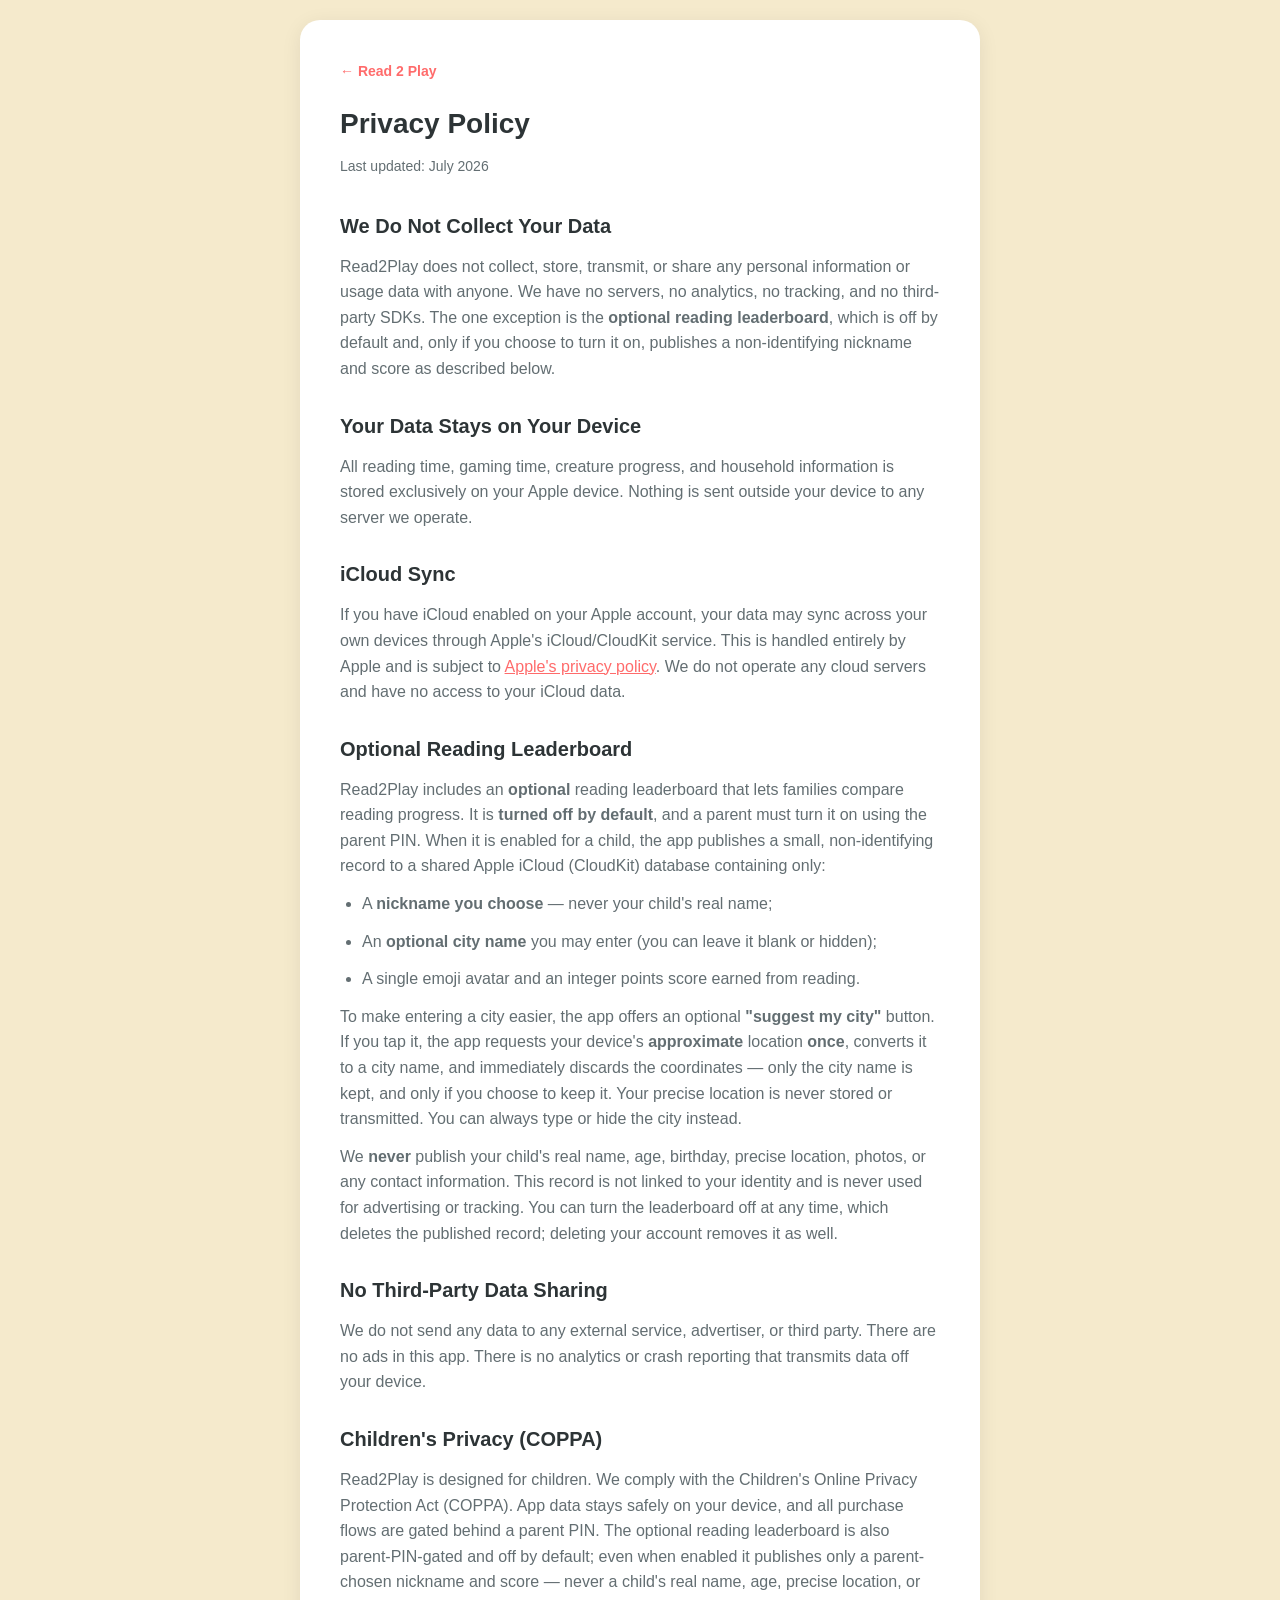
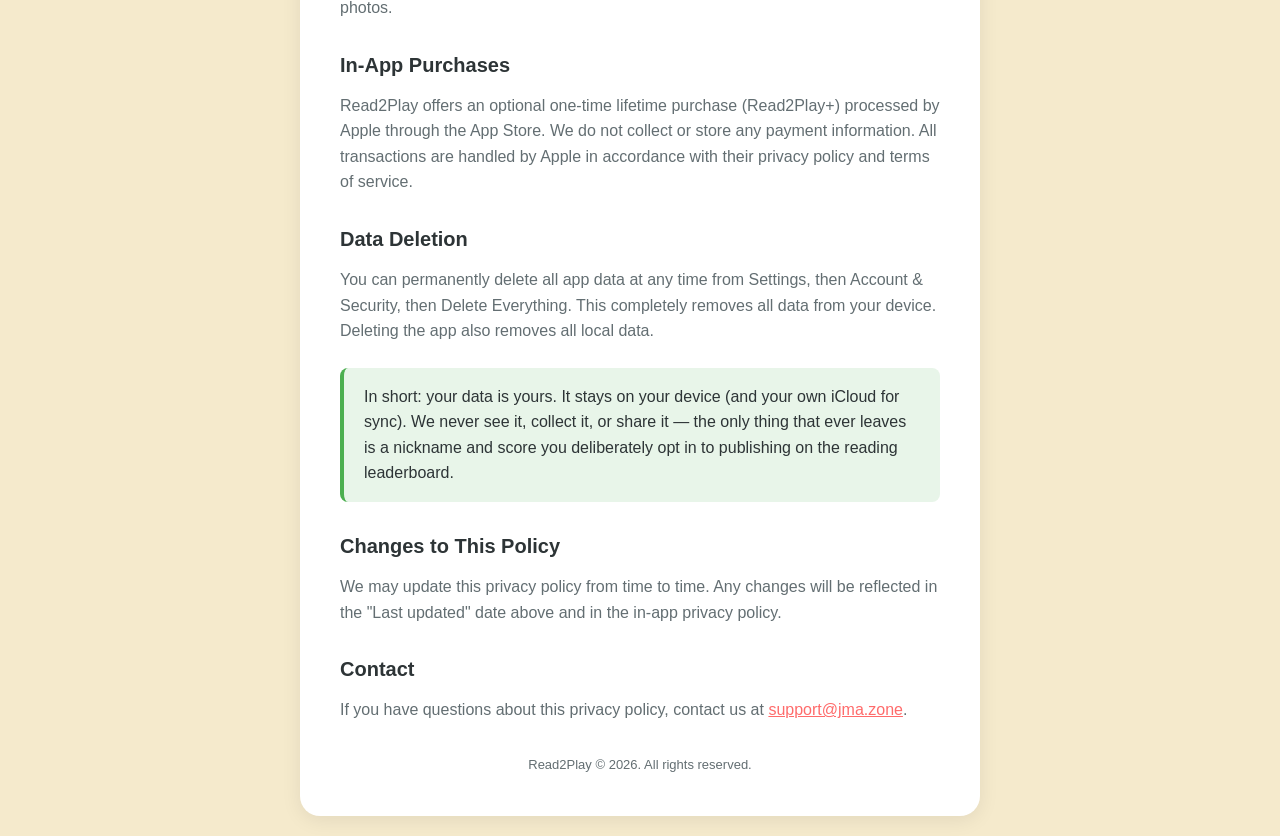
==== privacy.html @ 698ada0f "Read 2 Play site: landing, privacy policy, support" ====
<!DOCTYPE html>
<html lang="en">
<head>
    <meta charset="UTF-8">
    <meta name="viewport" content="width=device-width, initial-scale=1.0">
    <title>Read 2 Play — Privacy Policy</title>
    <style>
        * { margin: 0; padding: 0; box-sizing: border-box; }
        body {
            font-family: -apple-system, BlinkMacSystemFont, 'Segoe UI', Roboto, sans-serif;
            line-height: 1.6; color: #2D3436; background: #F5EACC; padding: 20px;
        }
        .container {
            max-width: 680px; margin: 0 auto; background: white;
            border-radius: 20px; padding: 40px; box-shadow: 0 4px 20px rgba(0,0,0,0.08);
        }
        .nav { margin-bottom: 20px; font-size: 14px; }
        .nav a { color: #FF6B6B; text-decoration: none; font-weight: 600; }
        h1 { font-size: 28px; margin-bottom: 8px; }
        .updated { font-size: 14px; color: #636E72; margin-bottom: 32px; }
        h2 { font-size: 20px; margin-top: 28px; margin-bottom: 12px; }
        p, li { margin-bottom: 12px; color: #636E72; }
        ul { padding-left: 22px; }
        .highlight {
            background: #e8f5e9; border-left: 4px solid #4CAF50;
            padding: 16px 20px; border-radius: 8px; margin: 24px 0;
        }
        .highlight p { color: #2D3436; margin-bottom: 0; font-weight: 500; }
        a { color: #FF6B6B; }
        footer { text-align: center; margin-top: 32px; font-size: 13px; color: #636E72; }
    </style>
</head>
<body>
    <div class="container">
        <div class="nav"><a href="index.html">&larr; Read 2 Play</a></div>
        <h1>Privacy Policy</h1>
        <p class="updated">Last updated: July 2026</p>

        <h2>We Do Not Collect Your Data</h2>
        <p>Read2Play does not collect, store, transmit, or share any personal information or usage data with anyone. We have no servers, no analytics, no tracking, and no third-party SDKs. The one exception is the <strong>optional reading leaderboard</strong>, which is off by default and, only if you choose to turn it on, publishes a non-identifying nickname and score as described below.</p>

        <h2>Your Data Stays on Your Device</h2>
        <p>All reading time, gaming time, creature progress, and household information is stored exclusively on your Apple device. Nothing is sent outside your device to any server we operate.</p>

        <h2>iCloud Sync</h2>
        <p>If you have iCloud enabled on your Apple account, your data may sync across your own devices through Apple's iCloud/CloudKit service. This is handled entirely by Apple and is subject to <a href="https://www.apple.com/legal/privacy/">Apple's privacy policy</a>. We do not operate any cloud servers and have no access to your iCloud data.</p>

        <h2>Optional Reading Leaderboard</h2>
        <p>Read2Play includes an <strong>optional</strong> reading leaderboard that lets families compare reading progress. It is <strong>turned off by default</strong>, and a parent must turn it on using the parent PIN. When it is enabled for a child, the app publishes a small, non-identifying record to a shared Apple iCloud (CloudKit) database containing only:</p>
        <ul>
            <li>A <strong>nickname you choose</strong> — never your child's real name;</li>
            <li>An <strong>optional city name</strong> you may enter (you can leave it blank or hidden);</li>
            <li>A single emoji avatar and an integer points score earned from reading.</li>
        </ul>
        <p>To make entering a city easier, the app offers an optional <strong>"suggest my city"</strong> button. If you tap it, the app requests your device's <strong>approximate</strong> location <strong>once</strong>, converts it to a city name, and immediately discards the coordinates — only the city name is kept, and only if you choose to keep it. Your precise location is never stored or transmitted. You can always type or hide the city instead.</p>
        <p>We <strong>never</strong> publish your child's real name, age, birthday, precise location, photos, or any contact information. This record is not linked to your identity and is never used for advertising or tracking. You can turn the leaderboard off at any time, which deletes the published record; deleting your account removes it as well.</p>

        <h2>No Third-Party Data Sharing</h2>
        <p>We do not send any data to any external service, advertiser, or third party. There are no ads in this app. There is no analytics or crash reporting that transmits data off your device.</p>

        <h2>Children's Privacy (COPPA)</h2>
        <p>Read2Play is designed for children. We comply with the Children's Online Privacy Protection Act (COPPA). App data stays safely on your device, and all purchase flows are gated behind a parent PIN. The optional reading leaderboard is also parent-PIN-gated and off by default; even when enabled it publishes only a parent-chosen nickname and score — never a child's real name, age, precise location, or photos.</p>

        <h2>In-App Purchases</h2>
        <p>Read2Play offers an optional one-time lifetime purchase (Read2Play+) processed by Apple through the App Store. We do not collect or store any payment information. All transactions are handled by Apple in accordance with their privacy policy and terms of service.</p>

        <h2>Data Deletion</h2>
        <p>You can permanently delete all app data at any time from Settings, then Account &amp; Security, then Delete Everything. This completely removes all data from your device. Deleting the app also removes all local data.</p>

        <div class="highlight">
            <p>In short: your data is yours. It stays on your device (and your own iCloud for sync). We never see it, collect it, or share it — the only thing that ever leaves is a nickname and score you deliberately opt in to publishing on the reading leaderboard.</p>
        </div>

        <h2>Changes to This Policy</h2>
        <p>We may update this privacy policy from time to time. Any changes will be reflected in the "Last updated" date above and in the in-app privacy policy.</p>

        <h2>Contact</h2>
        <p>If you have questions about this privacy policy, contact us at <a href="mailto:support@jma.zone">support@jma.zone</a>.</p>

        <footer>Read2Play &copy; 2026. All rights reserved.</footer>
    </div>
</body>
</html>
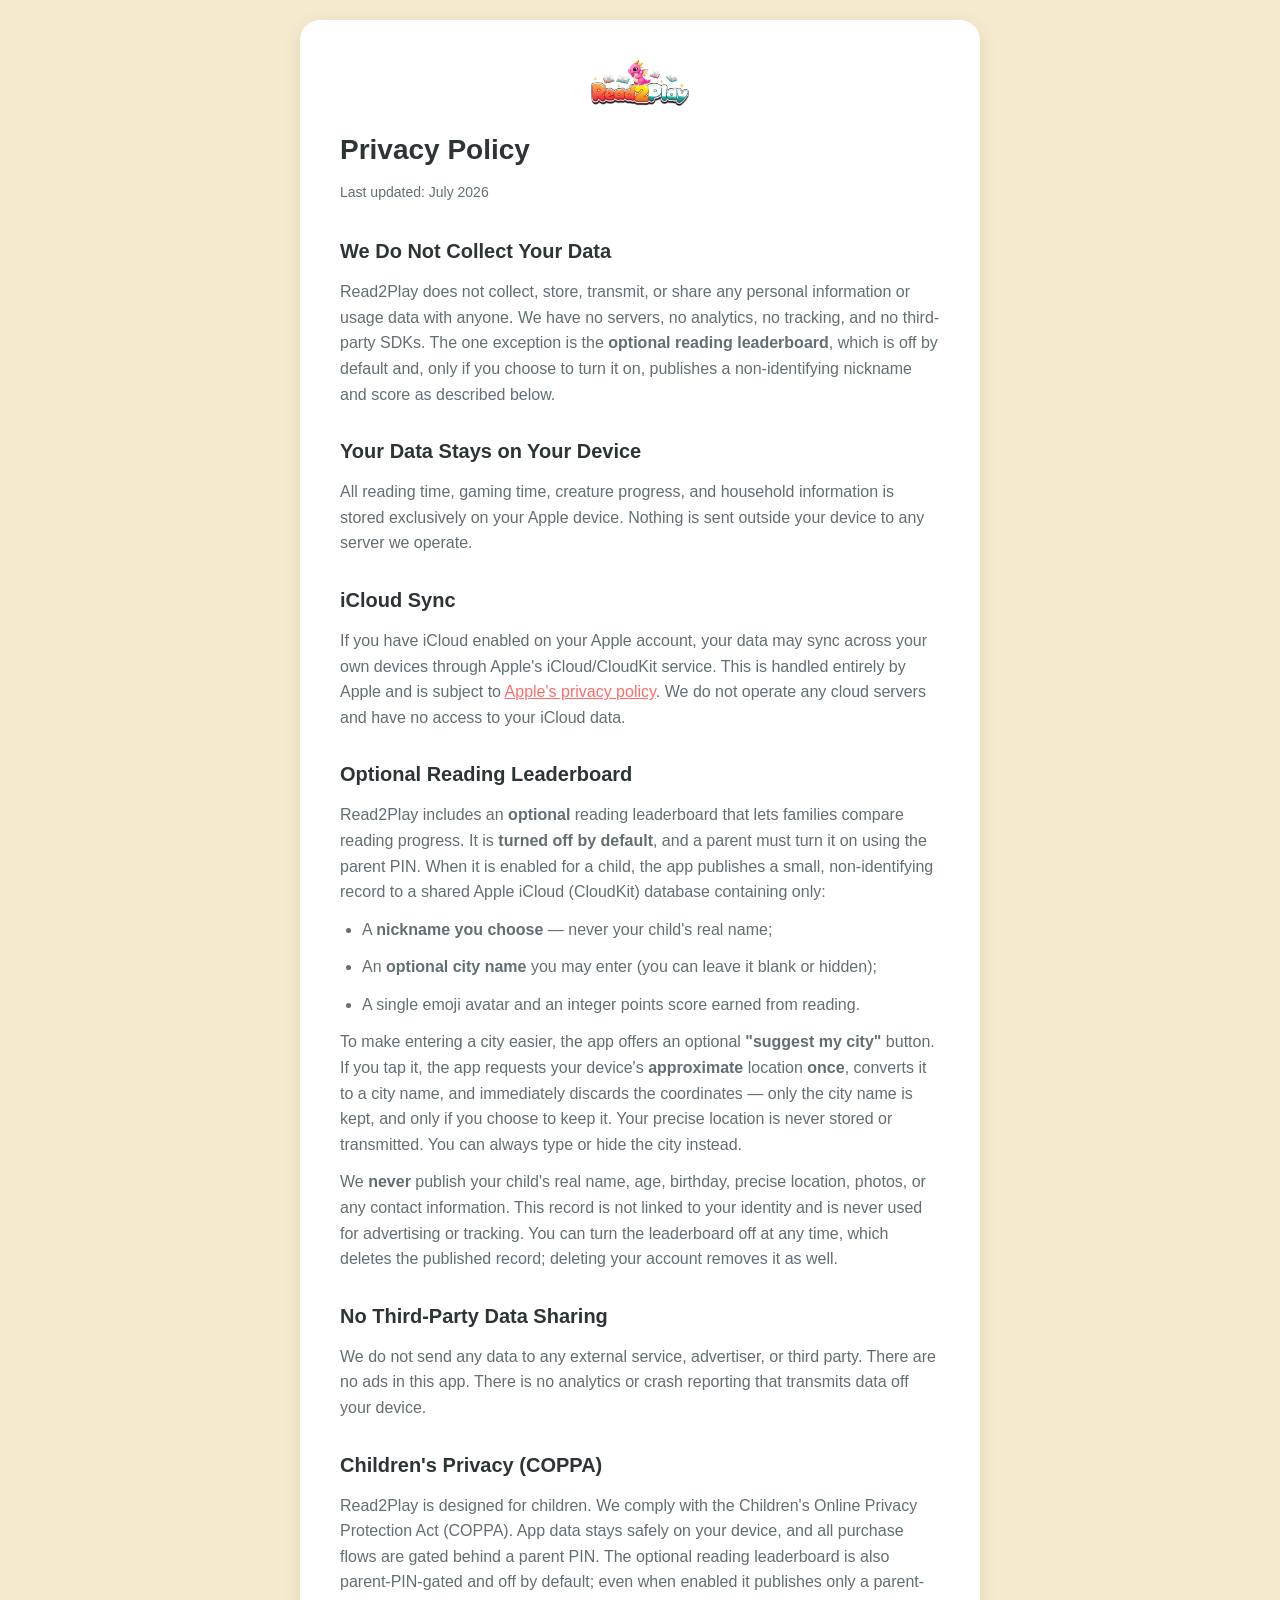
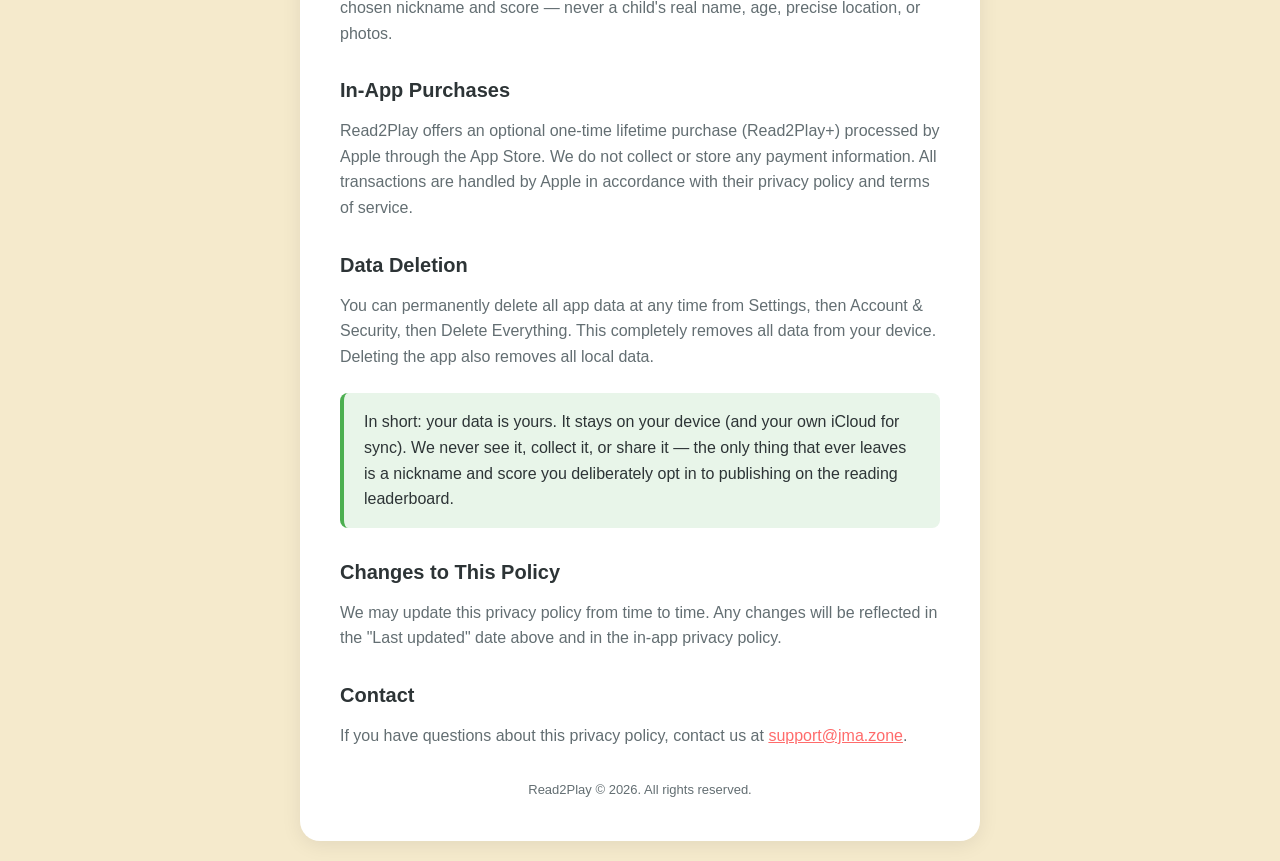
==== commit ba45b299: "Add app logo, icon, favicons; polish landing + page headers" ====
--- a/privacy.html
+++ b/privacy.html
@@ -4,6 +4,8 @@
     <meta charset="UTF-8">
     <meta name="viewport" content="width=device-width, initial-scale=1.0">
     <title>Read 2 Play — Privacy Policy</title>
+    <link rel="icon" type="image/png" href="favicon.png">
+    <link rel="apple-touch-icon" href="apple-touch-icon.png">
     <style>
         * { margin: 0; padding: 0; box-sizing: border-box; }
         body {
@@ -32,7 +34,7 @@
 </head>
 <body>
     <div class="container">
-        <div class="nav"><a href="index.html">&larr; Read 2 Play</a></div>
+        <a href="index.html"><img src="logo.png" alt="Read 2 Play" style="height:46px;display:block;margin:0 auto 22px;"></a>
         <h1>Privacy Policy</h1>
         <p class="updated">Last updated: July 2026</p>
 
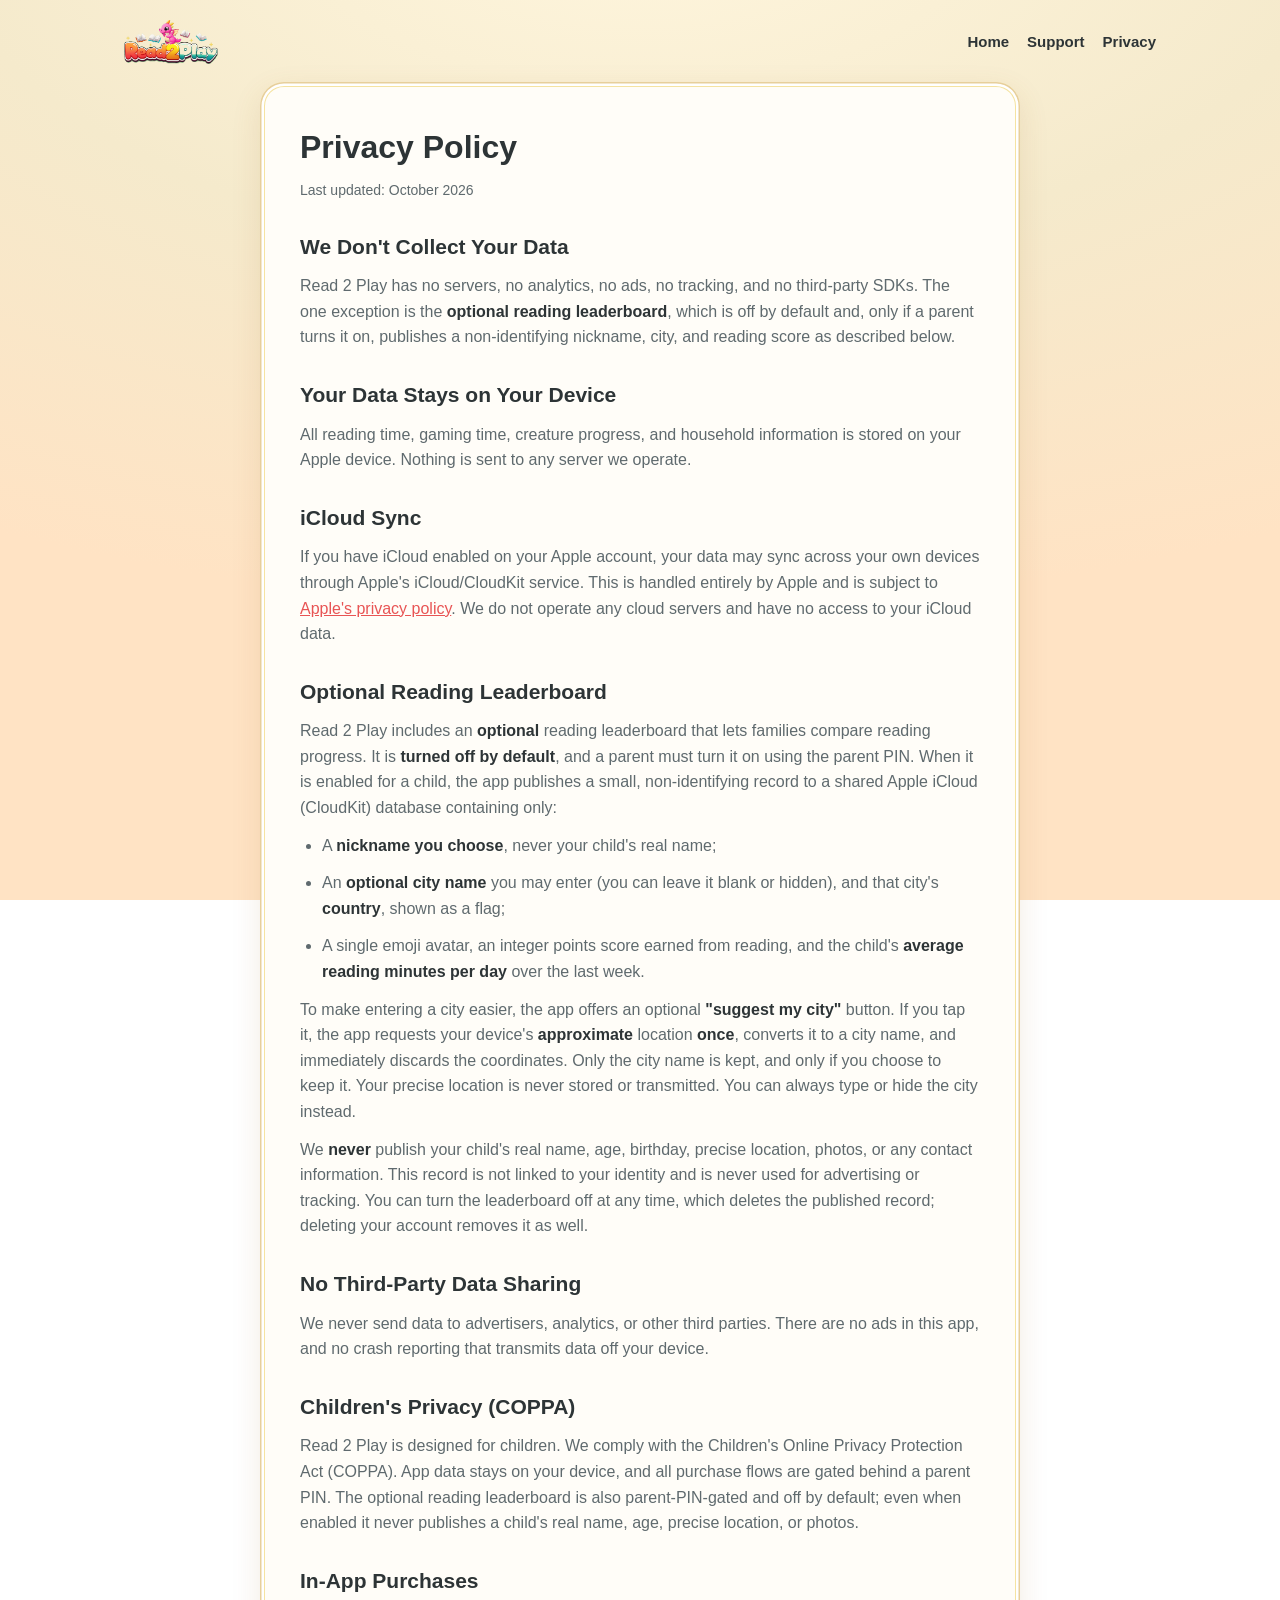
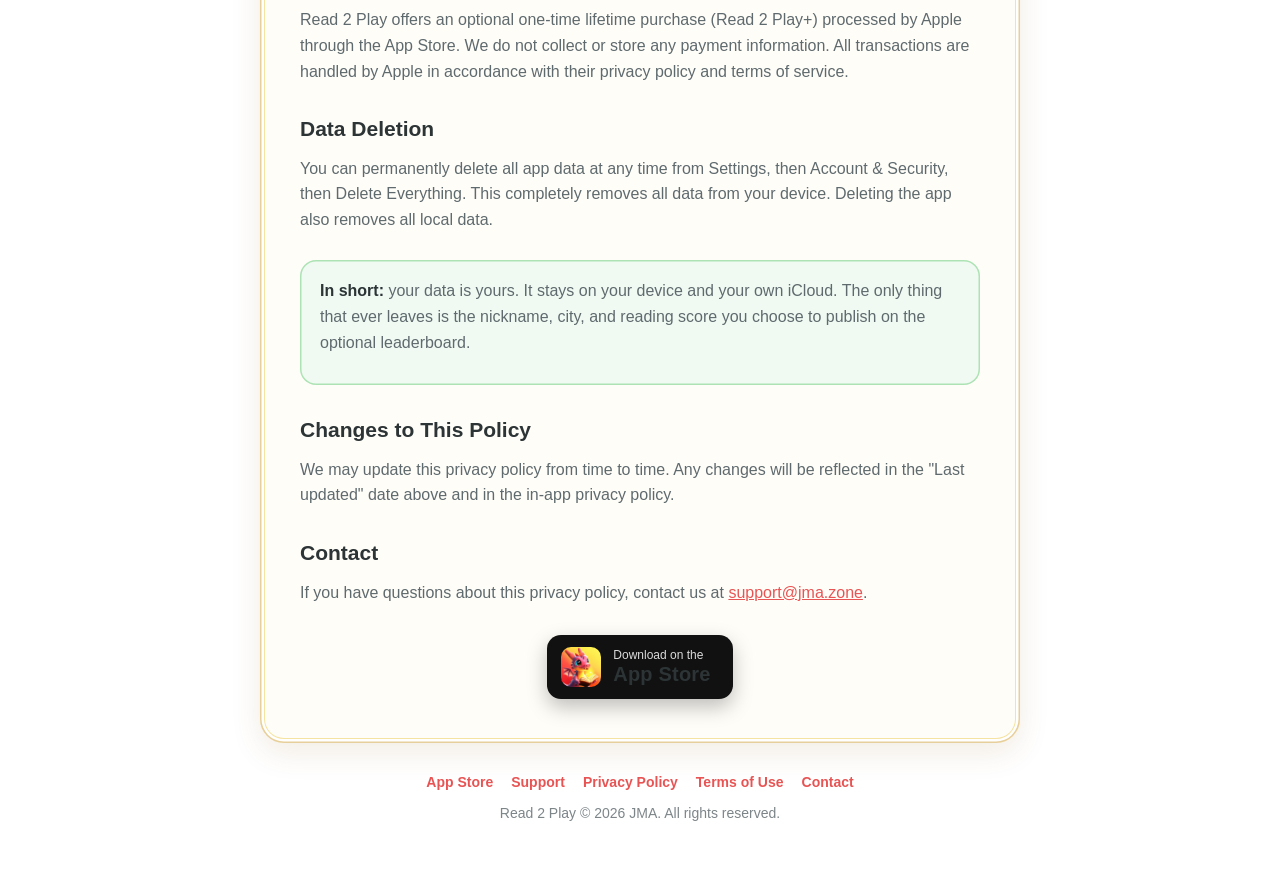
==== commit cb42fc6a: "Refresh site for 1.6: bigger logo, screenshots, App Store links, accurate privacy - New shared style" ====
--- a/privacy.html
+++ b/privacy.html
@@ -3,83 +3,82 @@
 <head>
     <meta charset="UTF-8">
     <meta name="viewport" content="width=device-width, initial-scale=1.0">
-    <title>Read 2 Play — Privacy Policy</title>
+    <title>Privacy Policy | Read 2 Play</title>
+    <meta name="description" content="Read 2 Play privacy policy: no accounts, ads or tracking; an optional, parent-controlled reading leaderboard.">
     <link rel="icon" type="image/png" href="favicon.png">
     <link rel="apple-touch-icon" href="apple-touch-icon.png">
-    <style>
-        * { margin: 0; padding: 0; box-sizing: border-box; }
-        body {
-            font-family: -apple-system, BlinkMacSystemFont, 'Segoe UI', Roboto, sans-serif;
-            line-height: 1.6; color: #2D3436; background: #F5EACC; padding: 20px;
-        }
-        .container {
-            max-width: 680px; margin: 0 auto; background: white;
-            border-radius: 20px; padding: 40px; box-shadow: 0 4px 20px rgba(0,0,0,0.08);
-        }
-        .nav { margin-bottom: 20px; font-size: 14px; }
-        .nav a { color: #FF6B6B; text-decoration: none; font-weight: 600; }
-        h1 { font-size: 28px; margin-bottom: 8px; }
-        .updated { font-size: 14px; color: #636E72; margin-bottom: 32px; }
-        h2 { font-size: 20px; margin-top: 28px; margin-bottom: 12px; }
-        p, li { margin-bottom: 12px; color: #636E72; }
-        ul { padding-left: 22px; }
-        .highlight {
-            background: #e8f5e9; border-left: 4px solid #4CAF50;
-            padding: 16px 20px; border-radius: 8px; margin: 24px 0;
-        }
-        .highlight p { color: #2D3436; margin-bottom: 0; font-weight: 500; }
-        a { color: #FF6B6B; }
-        footer { text-align: center; margin-top: 32px; font-size: 13px; color: #636E72; }
-    </style>
+    <meta name="apple-itunes-app" content="app-id=6759507366">
+    <link rel="stylesheet" href="style.css">
 </head>
 <body>
-    <div class="container">
-        <a href="index.html"><img src="logo.png" alt="Read 2 Play" style="height:46px;display:block;margin:0 auto 22px;"></a>
-        <h1>Privacy Policy</h1>
-        <p class="updated">Last updated: July 2026</p>
+    <header class="topbar">
+        <a class="brand" href="index.html"><img src="logo.png" alt="Read 2 Play"></a>
+        <nav>
+            <a href="index.html">Home</a>
+            <a href="support.html">Support</a>
+            <a href="privacy.html">Privacy</a>
+        </nav>
+    </header>
+    <main class="narrow">
+        <article class="doc panel">
+            <h1>Privacy Policy</h1>
+            <p class="updated">Last updated: October 2026</p>
 
-        <h2>We Do Not Collect Your Data</h2>
-        <p>Read2Play does not collect, store, transmit, or share any personal information or usage data with anyone. We have no servers, no analytics, no tracking, and no third-party SDKs. The one exception is the <strong>optional reading leaderboard</strong>, which is off by default and, only if you choose to turn it on, publishes a non-identifying nickname and score as described below.</p>
+            <h2>We Don't Collect Your Data</h2>
+            <p>Read 2 Play has no servers, no analytics, no ads, no tracking, and no third-party SDKs. The one exception is the <strong>optional reading leaderboard</strong>, which is off by default and, only if a parent turns it on, publishes a non-identifying nickname, city, and reading score as described below.</p>
 
-        <h2>Your Data Stays on Your Device</h2>
-        <p>All reading time, gaming time, creature progress, and household information is stored exclusively on your Apple device. Nothing is sent outside your device to any server we operate.</p>
+            <h2>Your Data Stays on Your Device</h2>
+            <p>All reading time, gaming time, creature progress, and household information is stored on your Apple device. Nothing is sent to any server we operate.</p>
 
-        <h2>iCloud Sync</h2>
-        <p>If you have iCloud enabled on your Apple account, your data may sync across your own devices through Apple's iCloud/CloudKit service. This is handled entirely by Apple and is subject to <a href="https://www.apple.com/legal/privacy/">Apple's privacy policy</a>. We do not operate any cloud servers and have no access to your iCloud data.</p>
+            <h2>iCloud Sync</h2>
+            <p>If you have iCloud enabled on your Apple account, your data may sync across your own devices through Apple's iCloud/CloudKit service. This is handled entirely by Apple and is subject to <a href="https://www.apple.com/legal/privacy/">Apple's privacy policy</a>. We do not operate any cloud servers and have no access to your iCloud data.</p>
 
-        <h2>Optional Reading Leaderboard</h2>
-        <p>Read2Play includes an <strong>optional</strong> reading leaderboard that lets families compare reading progress. It is <strong>turned off by default</strong>, and a parent must turn it on using the parent PIN. When it is enabled for a child, the app publishes a small, non-identifying record to a shared Apple iCloud (CloudKit) database containing only:</p>
-        <ul>
-            <li>A <strong>nickname you choose</strong> — never your child's real name;</li>
-            <li>An <strong>optional city name</strong> you may enter (you can leave it blank or hidden);</li>
-            <li>A single emoji avatar and an integer points score earned from reading.</li>
-        </ul>
-        <p>To make entering a city easier, the app offers an optional <strong>"suggest my city"</strong> button. If you tap it, the app requests your device's <strong>approximate</strong> location <strong>once</strong>, converts it to a city name, and immediately discards the coordinates — only the city name is kept, and only if you choose to keep it. Your precise location is never stored or transmitted. You can always type or hide the city instead.</p>
-        <p>We <strong>never</strong> publish your child's real name, age, birthday, precise location, photos, or any contact information. This record is not linked to your identity and is never used for advertising or tracking. You can turn the leaderboard off at any time, which deletes the published record; deleting your account removes it as well.</p>
+            <h2>Optional Reading Leaderboard</h2>
+            <p>Read 2 Play includes an <strong>optional</strong> reading leaderboard that lets families compare reading progress. It is <strong>turned off by default</strong>, and a parent must turn it on using the parent PIN. When it is enabled for a child, the app publishes a small, non-identifying record to a shared Apple iCloud (CloudKit) database containing only:</p>
+            <ul>
+                <li>A <strong>nickname you choose</strong>, never your child's real name;</li>
+                <li>An <strong>optional city name</strong> you may enter (you can leave it blank or hidden), and that city's <strong>country</strong>, shown as a flag;</li>
+                <li>A single emoji avatar, an integer points score earned from reading, and the child's <strong>average reading minutes per day</strong> over the last week.</li>
+            </ul>
+            <p>To make entering a city easier, the app offers an optional <strong>"suggest my city"</strong> button. If you tap it, the app requests your device's <strong>approximate</strong> location <strong>once</strong>, converts it to a city name, and immediately discards the coordinates. Only the city name is kept, and only if you choose to keep it. Your precise location is never stored or transmitted. You can always type or hide the city instead.</p>
+            <p>We <strong>never</strong> publish your child's real name, age, birthday, precise location, photos, or any contact information. This record is not linked to your identity and is never used for advertising or tracking. You can turn the leaderboard off at any time, which deletes the published record; deleting your account removes it as well.</p>
 
-        <h2>No Third-Party Data Sharing</h2>
-        <p>We do not send any data to any external service, advertiser, or third party. There are no ads in this app. There is no analytics or crash reporting that transmits data off your device.</p>
+            <h2>No Third-Party Data Sharing</h2>
+            <p>We never send data to advertisers, analytics, or other third parties. There are no ads in this app, and no crash reporting that transmits data off your device.</p>
 
-        <h2>Children's Privacy (COPPA)</h2>
-        <p>Read2Play is designed for children. We comply with the Children's Online Privacy Protection Act (COPPA). App data stays safely on your device, and all purchase flows are gated behind a parent PIN. The optional reading leaderboard is also parent-PIN-gated and off by default; even when enabled it publishes only a parent-chosen nickname and score — never a child's real name, age, precise location, or photos.</p>
+            <h2>Children's Privacy (COPPA)</h2>
+            <p>Read 2 Play is designed for children. We comply with the Children's Online Privacy Protection Act (COPPA). App data stays on your device, and all purchase flows are gated behind a parent PIN. The optional reading leaderboard is also parent-PIN-gated and off by default; even when enabled it never publishes a child's real name, age, precise location, or photos.</p>
 
-        <h2>In-App Purchases</h2>
-        <p>Read2Play offers an optional one-time lifetime purchase (Read2Play+) processed by Apple through the App Store. We do not collect or store any payment information. All transactions are handled by Apple in accordance with their privacy policy and terms of service.</p>
+            <h2>In-App Purchases</h2>
+            <p>Read 2 Play offers an optional one-time lifetime purchase (Read 2 Play+) processed by Apple through the App Store. We do not collect or store any payment information. All transactions are handled by Apple in accordance with their privacy policy and terms of service.</p>
 
-        <h2>Data Deletion</h2>
-        <p>You can permanently delete all app data at any time from Settings, then Account &amp; Security, then Delete Everything. This completely removes all data from your device. Deleting the app also removes all local data.</p>
+            <h2>Data Deletion</h2>
+            <p>You can permanently delete all app data at any time from Settings, then Account &amp; Security, then Delete Everything. This completely removes all data from your device. Deleting the app also removes all local data.</p>
 
-        <div class="highlight">
-            <p>In short: your data is yours. It stays on your device (and your own iCloud for sync). We never see it, collect it, or share it — the only thing that ever leaves is a nickname and score you deliberately opt in to publishing on the reading leaderboard.</p>
-        </div>
+            <div class="summary"><p><strong>In short:</strong> your data is yours. It stays on your device and your own iCloud. The only thing that ever leaves is the nickname, city, and reading score you choose to publish on the optional leaderboard.</p></div>
 
-        <h2>Changes to This Policy</h2>
-        <p>We may update this privacy policy from time to time. Any changes will be reflected in the "Last updated" date above and in the in-app privacy policy.</p>
+            <h2>Changes to This Policy</h2>
+            <p>We may update this privacy policy from time to time. Any changes will be reflected in the "Last updated" date above and in the in-app privacy policy.</p>
 
-        <h2>Contact</h2>
-        <p>If you have questions about this privacy policy, contact us at <a href="mailto:support@jma.zone">support@jma.zone</a>.</p>
-
-        <footer>Read2Play &copy; 2026. All rights reserved.</footer>
-    </div>
+            <h2>Contact</h2>
+            <p>If you have questions about this privacy policy, contact us at <a href="mailto:support@jma.zone">support@jma.zone</a>.</p>
+            <div class="cta-box">
+                <a class="store-btn" href="https://apps.apple.com/app/id6759507366">
+                    <img src="apple-touch-icon.png" alt="">
+                    <span><small>Download on the</small><strong>App Store</strong></span>
+                </a>
+            </div>
+        </article>
+        <footer>
+            <nav>
+                <a href="https://apps.apple.com/app/id6759507366">App Store</a>
+                <a href="support.html">Support</a>
+                <a href="privacy.html">Privacy Policy</a>
+                <a href="terms.html">Terms of Use</a>
+                <a href="mailto:support@jma.zone">Contact</a>
+            </nav>
+            Read 2 Play &copy; 2026 JMA. All rights reserved.
+        </footer>
+    </main>
 </body>
 </html>
--- a/style.css
+++ b/style.css
@@ -0,0 +1,153 @@
+/* Read 2 Play site: one stylesheet for every page (landing, support, privacy, terms). */
+:root {
+    --cream: #FFF6DE;
+    --parchment: #F5EACC;
+    --peach: #FFE3C4;
+    --coral: #FF6B6B;
+    --coral-deep: #E85454;
+    --teal: #2FB5AA;
+    --gold: #D4A84A;
+    --gold-light: #F3DE8C;
+    --ink: #2D3436;
+    --muted: #5F6A6E;
+    --card: #FFFDF8;
+    --radius: 24px;
+    --shadow: 0 10px 30px rgba(150, 100, 30, 0.12);
+}
+
+* { margin: 0; padding: 0; box-sizing: border-box; }
+html { scroll-behavior: smooth; }
+
+body {
+    font-family: ui-rounded, "SF Pro Rounded", -apple-system, BlinkMacSystemFont, "Segoe UI", Roboto, sans-serif;
+    line-height: 1.6;
+    color: var(--ink);
+    background: radial-gradient(1400px 700px at 50% -10%, var(--cream) 0%, var(--parchment) 50%, var(--peach) 100%) fixed;
+    min-height: 100vh;
+    padding: 20px 16px 48px;
+}
+
+a { color: var(--coral-deep); }
+img { max-width: 100%; }
+.wrap { max-width: 1040px; margin: 0 auto; }
+.narrow { max-width: 760px; margin: 0 auto; }
+
+/* Gilded panel: the same double gold rule the app uses for featured frames. */
+.panel {
+    background: var(--card);
+    border-radius: var(--radius);
+    box-shadow: var(--shadow), inset 0 0 0 1.5px rgba(212, 168, 74, 0.55), inset 0 0 0 4px #fff, inset 0 0 0 5px rgba(243, 222, 140, 0.8);
+}
+
+/* ---------- Top bar ---------- */
+.topbar {
+    display: flex; align-items: center; justify-content: space-between; gap: 12px;
+    max-width: 1040px; margin: 0 auto 18px; padding: 0 4px;
+}
+.topbar .brand img { height: 44px; display: block; }
+.topbar nav { display: flex; gap: 18px; flex-wrap: wrap; justify-content: flex-end; }
+.topbar nav a { color: var(--ink); text-decoration: none; font-weight: 600; font-size: 15px; }
+.topbar nav a:hover { color: var(--coral-deep); }
+
+/* ---------- App Store button ---------- */
+.store-btn {
+    display: inline-flex; align-items: center; gap: 12px;
+    background: #111; color: #fff; text-decoration: none;
+    padding: 12px 22px 12px 14px; border-radius: 14px;
+    box-shadow: 0 8px 20px rgba(0, 0, 0, 0.25);
+    transition: transform .15s ease, box-shadow .15s ease;
+}
+.store-btn:hover { transform: translateY(-2px); box-shadow: 0 12px 26px rgba(0, 0, 0, 0.3); }
+.store-btn img { width: 40px; height: 40px; border-radius: 10px; }
+.store-btn span { display: flex; flex-direction: column; line-height: 1.15; text-align: left; }
+.store-btn small { font-size: 12px; opacity: .85; }
+.store-btn strong { font-size: 20px; letter-spacing: .2px; }
+.fine { font-size: 14px; color: var(--muted); margin-top: 12px; }
+
+/* ---------- Hero ---------- */
+.hero {
+    display: grid; grid-template-columns: 1.1fr .9fr; gap: 28px; align-items: center;
+    padding: 44px 44px 40px; margin-bottom: 28px;
+}
+.hero .logo { width: min(460px, 100%); height: auto; display: block; filter: drop-shadow(0 8px 16px rgba(0,0,0,.14)); }
+.hero h1 { font-size: clamp(28px, 4vw, 42px); line-height: 1.15; margin: 22px 0 12px; }
+.hero p.lead { font-size: 19px; color: var(--muted); margin-bottom: 26px; }
+.hero .mascot { justify-self: center; position: relative; }
+.hero .mascot img {
+    width: min(300px, 70vw); border-radius: 22%;
+    box-shadow: 0 24px 50px rgba(200, 90, 40, .35), 0 0 0 6px #fff, 0 0 0 9px var(--gold-light);
+    transform: rotate(-4deg);
+}
+
+/* ---------- Screenshots ---------- */
+.section-title { text-align: center; font-size: clamp(24px, 3vw, 32px); margin: 8px 0 6px; }
+.section-sub { text-align: center; color: var(--muted); margin-bottom: 22px; }
+.shots {
+    display: grid; grid-template-columns: repeat(4, 1fr); gap: 18px; margin-bottom: 36px;
+}
+.shots img {
+    width: 100%; border-radius: 22px; display: block;
+    box-shadow: 0 14px 34px rgba(120, 70, 20, .22);
+}
+
+/* ---------- Features ---------- */
+.grid { display: grid; grid-template-columns: repeat(auto-fit, minmax(240px, 1fr)); gap: 16px; margin-bottom: 36px; }
+.card { padding: 26px 24px; transition: transform .15s ease; }
+.card:hover { transform: translateY(-3px); }
+.card .ico { font-size: 34px; line-height: 1; }
+.card h3 { font-size: 19px; margin: 12px 0 6px; }
+.card p { color: var(--muted); font-size: 15.5px; }
+
+/* ---------- Steps ---------- */
+.steps { display: grid; grid-template-columns: repeat(3, 1fr); gap: 16px; margin-bottom: 36px; }
+.step { padding: 24px; text-align: center; }
+.step b {
+    display: inline-grid; place-items: center; width: 44px; height: 44px; border-radius: 50%;
+    background: var(--coral); color: #fff; font-size: 20px; margin-bottom: 10px;
+}
+.step h3 { font-size: 18px; margin-bottom: 4px; }
+.step p { color: var(--muted); font-size: 15px; }
+
+/* ---------- Final call to action ---------- */
+.final { text-align: center; padding: 40px 28px; margin-bottom: 28px; }
+.final h2 { font-size: clamp(24px, 3vw, 32px); margin-bottom: 8px; }
+.final p { color: var(--muted); margin-bottom: 22px; }
+
+/* ---------- Document pages (support, privacy, terms) ---------- */
+.doc { padding: 40px; }
+.doc h1 { font-size: 32px; margin-bottom: 6px; }
+.doc .updated { font-size: 14px; color: var(--muted); margin-bottom: 26px; }
+.doc h2 { font-size: 21px; margin: 28px 0 10px; }
+.doc p, .doc li { margin-bottom: 12px; color: var(--muted); }
+.doc ul { padding-left: 22px; }
+.doc strong { color: var(--ink); }
+.doc .summary {
+    background: #F0FAF3; border-radius: 16px; padding: 18px 20px; margin-top: 28px;
+    box-shadow: inset 0 0 0 1.5px rgba(107, 203, 119, .5);
+}
+.doc .cta-box { text-align: center; margin: 30px 0 4px; }
+details { border-radius: 16px; background: #FFF9EC; margin-bottom: 10px; box-shadow: inset 0 0 0 1px rgba(212,168,74,.35); }
+details summary { cursor: pointer; padding: 14px 18px; font-weight: 700; color: var(--ink); list-style: none; }
+details summary::after { content: "+"; float: right; color: var(--coral); font-weight: 800; }
+details[open] summary::after { content: "–"; }
+details > div { padding: 0 18px 14px; }
+details > div p { margin-bottom: 8px; }
+
+/* ---------- Footer ---------- */
+footer { text-align: center; margin-top: 28px; font-size: 14px; color: #7d8589; }
+footer nav { margin-bottom: 8px; display: flex; gap: 18px; justify-content: center; flex-wrap: wrap; }
+footer nav a { color: var(--coral-deep); text-decoration: none; font-weight: 600; }
+
+/* ---------- Small screens ---------- */
+@media (max-width: 820px) {
+    .hero { grid-template-columns: 1fr; text-align: center; padding: 32px 22px; }
+    .hero .logo { margin: 0 auto; }
+    .hero .mascot { order: -1; }
+    .hero .mascot img { width: 180px; }
+    .shots { grid-template-columns: repeat(4, 70%); overflow-x: auto; scroll-snap-type: x mandatory; padding-bottom: 8px; }
+    .shots img { scroll-snap-align: center; }
+    .steps { grid-template-columns: 1fr; }
+    .doc { padding: 26px 20px; }
+    .topbar nav { gap: 12px; }
+    .topbar nav a { font-size: 14px; }
+}
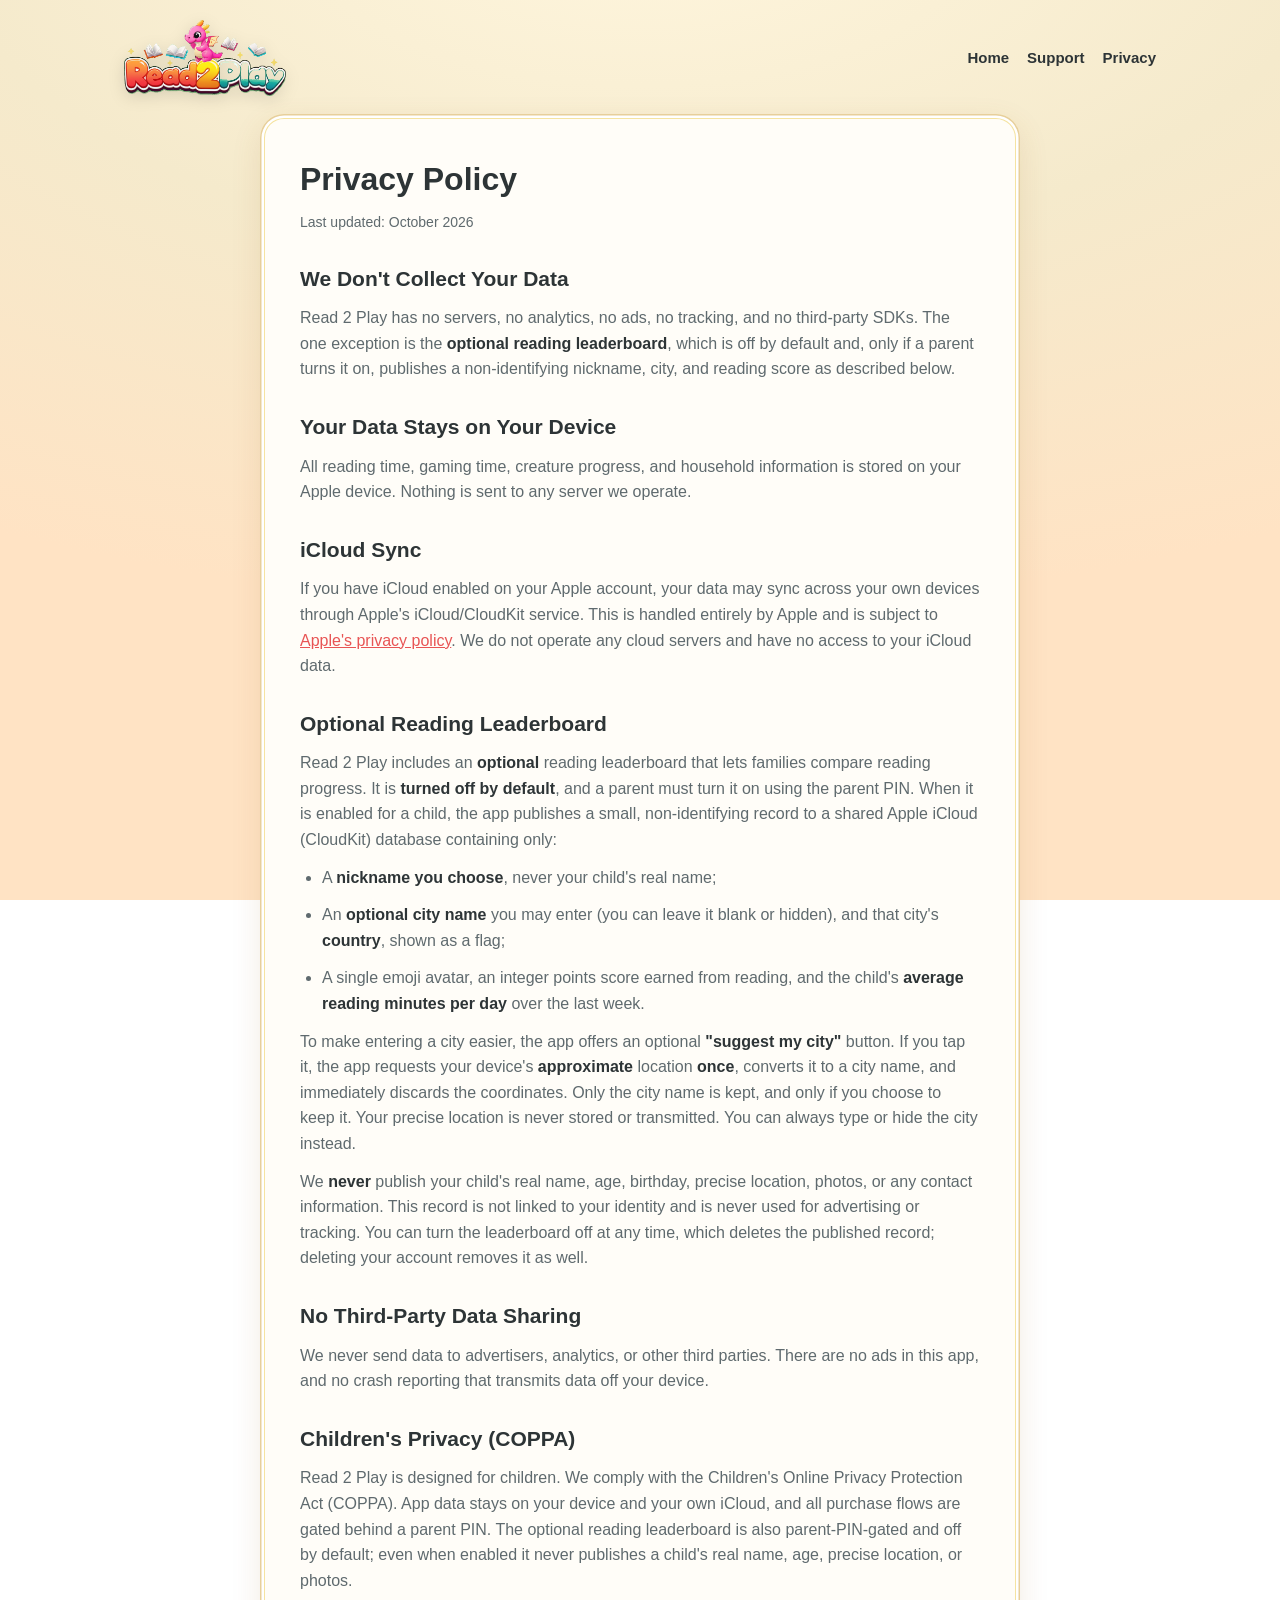
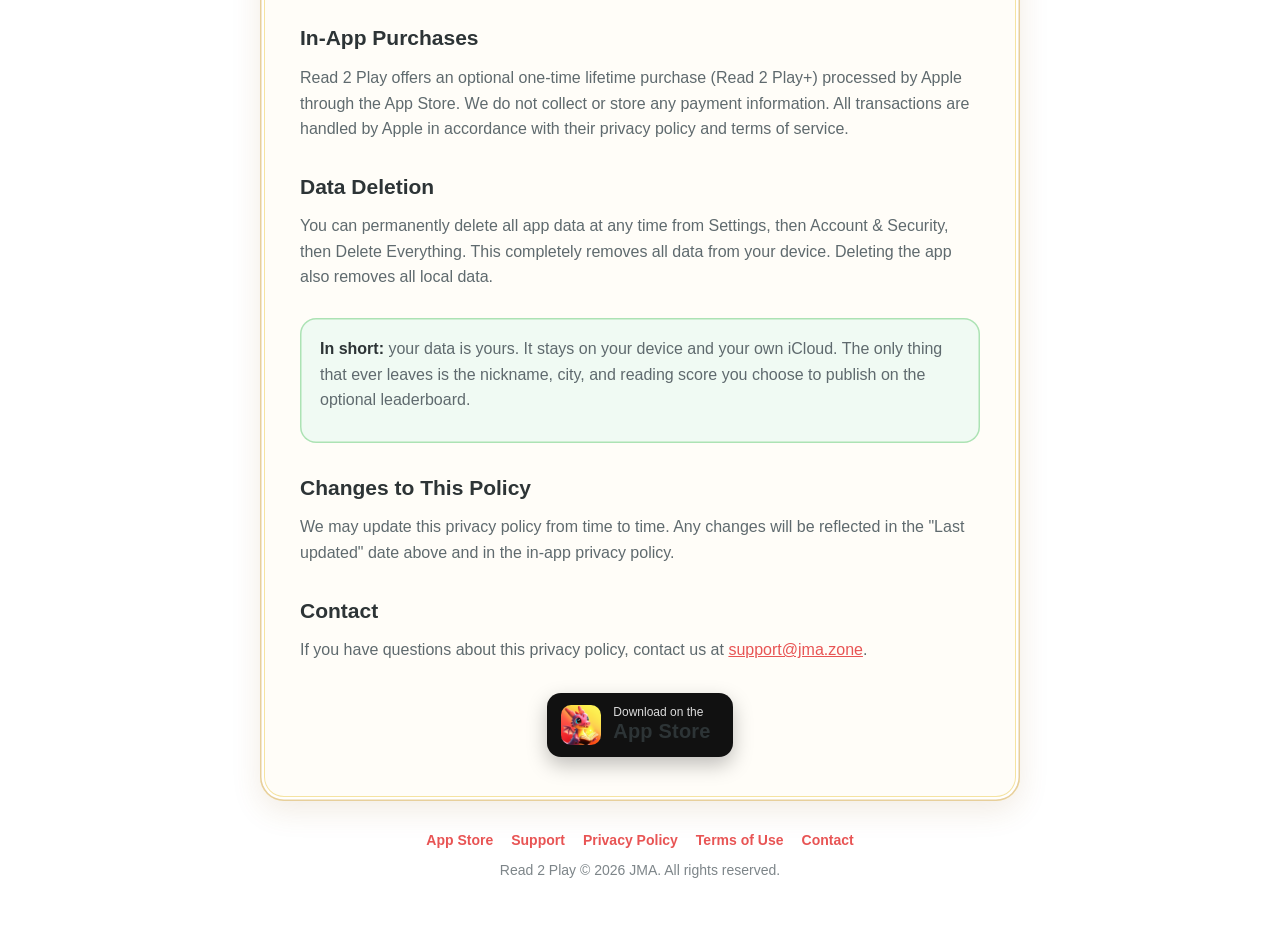
==== commit 5f5ad4af: "Site for 1.7: new screenshots (parent-first set), You set the rules, Brain Boost, weekly progress, u" ====
--- a/privacy.html
+++ b/privacy.html
@@ -47,7 +47,7 @@
             <p>We never send data to advertisers, analytics, or other third parties. There are no ads in this app, and no crash reporting that transmits data off your device.</p>
 
             <h2>Children's Privacy (COPPA)</h2>
-            <p>Read 2 Play is designed for children. We comply with the Children's Online Privacy Protection Act (COPPA). App data stays on your device, and all purchase flows are gated behind a parent PIN. The optional reading leaderboard is also parent-PIN-gated and off by default; even when enabled it never publishes a child's real name, age, precise location, or photos.</p>
+            <p>Read 2 Play is designed for children. We comply with the Children's Online Privacy Protection Act (COPPA). App data stays on your device and your own iCloud, and all purchase flows are gated behind a parent PIN. The optional reading leaderboard is also parent-PIN-gated and off by default; even when enabled it never publishes a child's real name, age, precise location, or photos.</p>
 
             <h2>In-App Purchases</h2>
             <p>Read 2 Play offers an optional one-time lifetime purchase (Read 2 Play+) processed by Apple through the App Store. We do not collect or store any payment information. All transactions are handled by Apple in accordance with their privacy policy and terms of service.</p>
--- a/style.css
+++ b/style.css
@@ -44,7 +44,7 @@
     display: flex; align-items: center; justify-content: space-between; gap: 12px;
     max-width: 1040px; margin: 0 auto 18px; padding: 0 4px;
 }
-.topbar .brand img { height: 44px; display: block; }
+.topbar .brand img { height: 76px; display: block; filter: drop-shadow(0 4px 8px rgba(0,0,0,.12)); }
 .topbar nav { display: flex; gap: 18px; flex-wrap: wrap; justify-content: flex-end; }
 .topbar nav a { color: var(--ink); text-decoration: none; font-weight: 600; font-size: 15px; }
 .topbar nav a:hover { color: var(--coral-deep); }
@@ -83,7 +83,7 @@
 .section-title { text-align: center; font-size: clamp(24px, 3vw, 32px); margin: 8px 0 6px; }
 .section-sub { text-align: center; color: var(--muted); margin-bottom: 22px; }
 .shots {
-    display: grid; grid-template-columns: repeat(4, 1fr); gap: 18px; margin-bottom: 36px;
+    display: grid; grid-template-columns: repeat(3, 1fr); gap: 18px; margin-bottom: 36px;
 }
 .shots img {
     width: 100%; border-radius: 22px; display: block;
@@ -144,10 +144,11 @@
     .hero .logo { margin: 0 auto; }
     .hero .mascot { order: -1; }
     .hero .mascot img { width: 180px; }
-    .shots { grid-template-columns: repeat(4, 70%); overflow-x: auto; scroll-snap-type: x mandatory; padding-bottom: 8px; }
+    .shots { grid-template-columns: repeat(6, 70%); overflow-x: auto; scroll-snap-type: x mandatory; padding-bottom: 8px; }
     .shots img { scroll-snap-align: center; }
     .steps { grid-template-columns: 1fr; }
     .doc { padding: 26px 20px; }
     .topbar nav { gap: 12px; }
+    .topbar .brand img { height: 58px; }
     .topbar nav a { font-size: 14px; }
 }
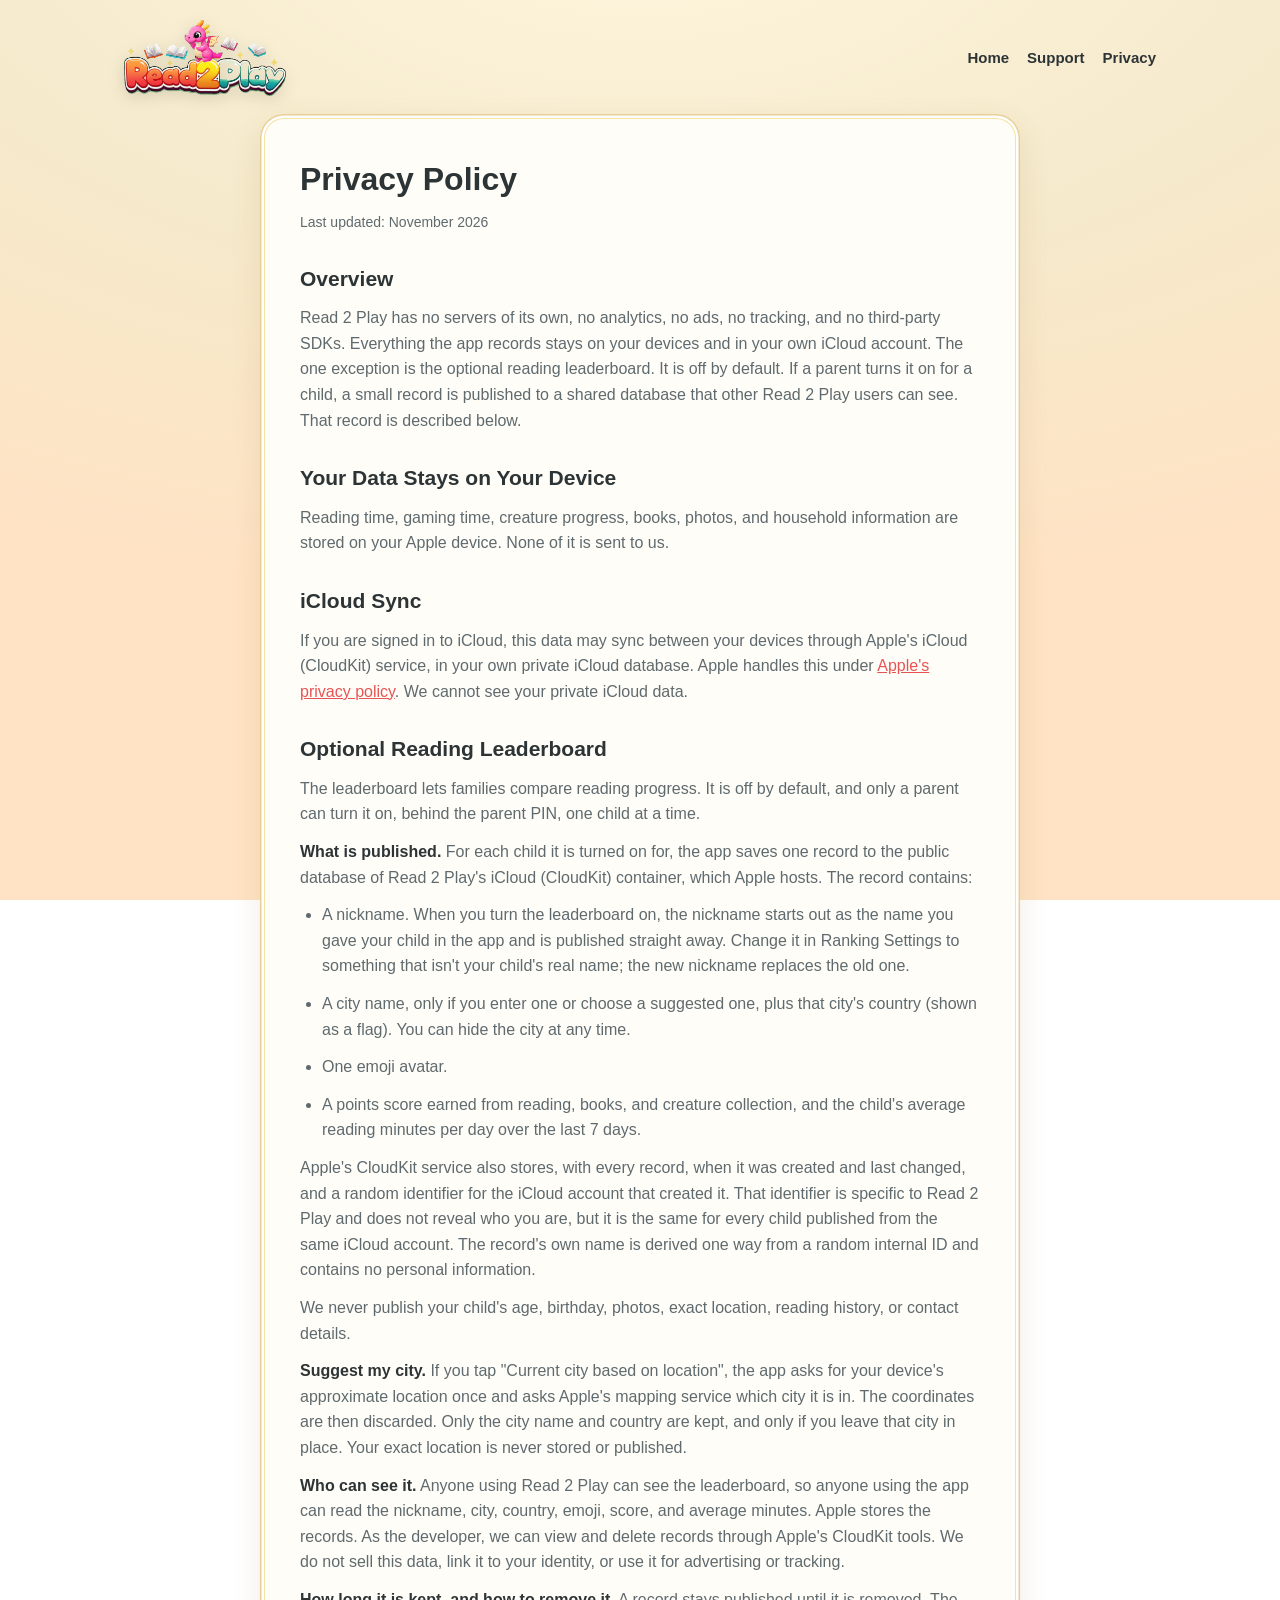
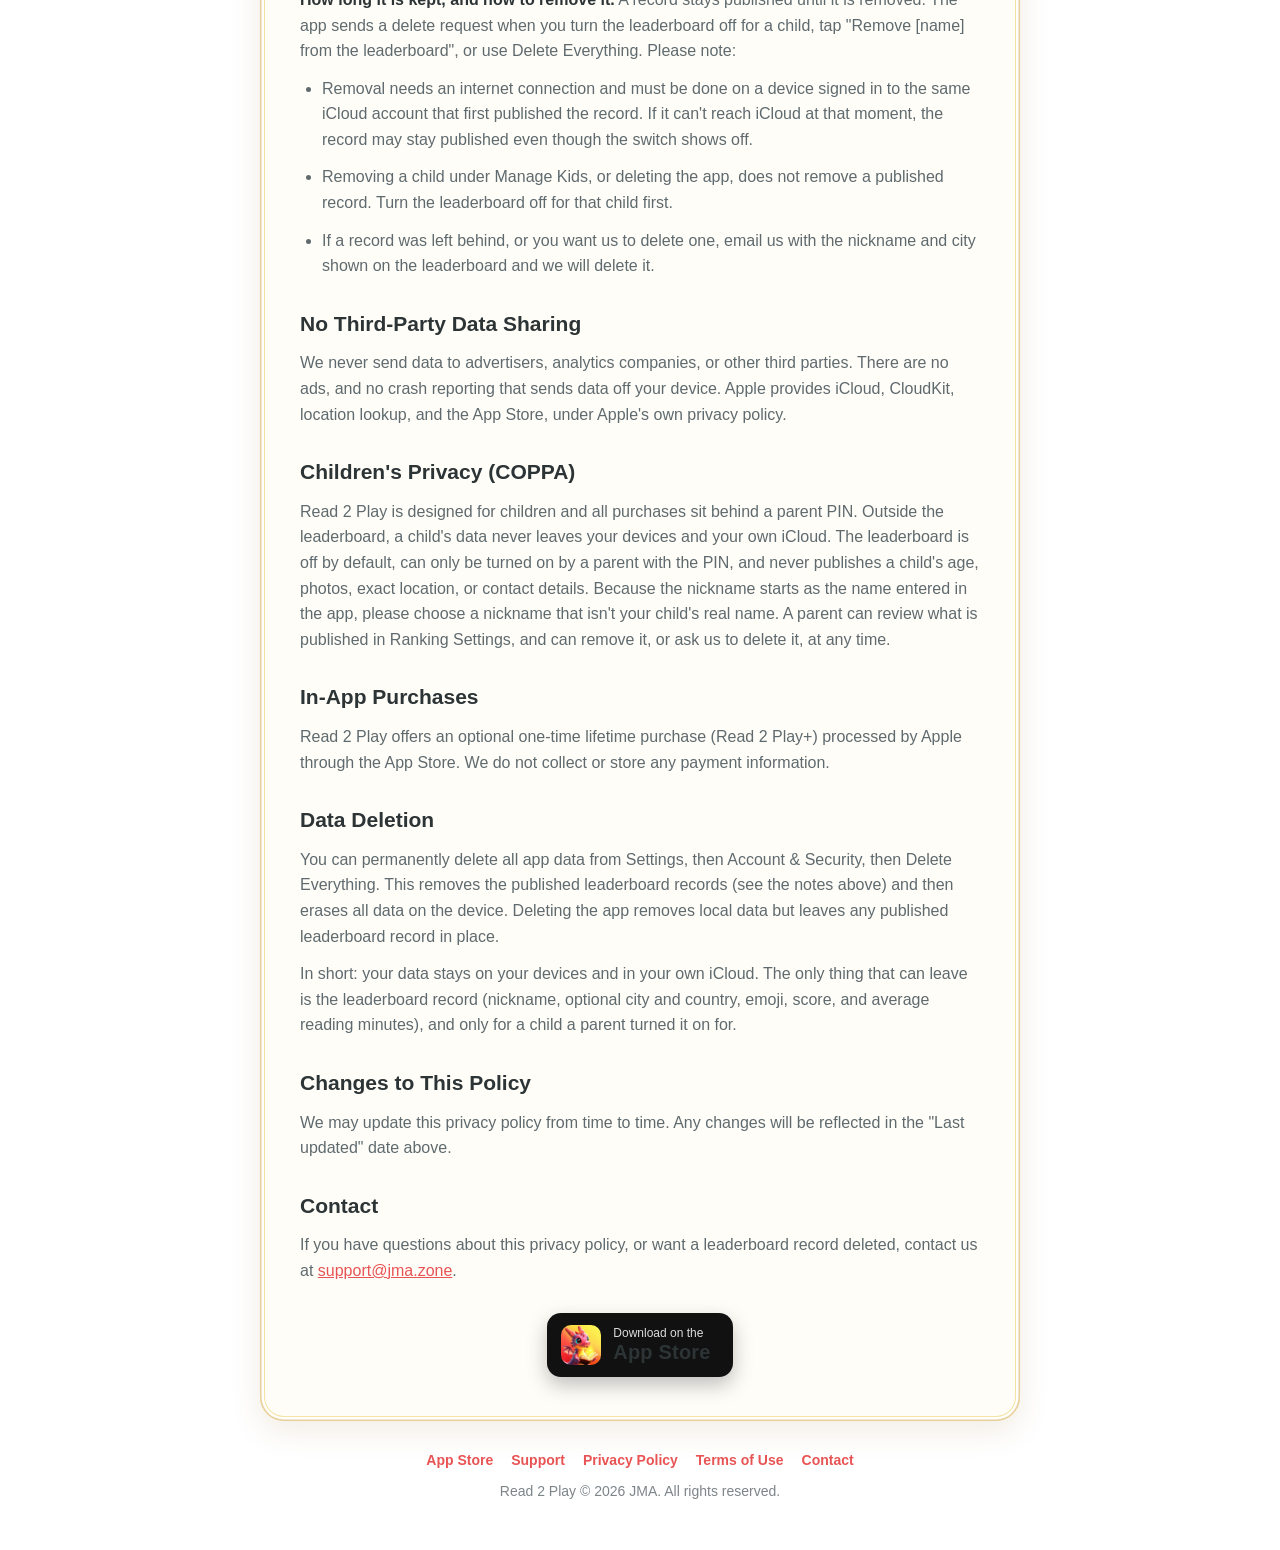
==== commit 32ca07d2: "Privacy policy: describe the optional leaderboard accurately What is published (nickname prefilled f" ====
--- a/privacy.html
+++ b/privacy.html
@@ -22,46 +22,62 @@
     <main class="narrow">
         <article class="doc panel">
             <h1>Privacy Policy</h1>
-            <p class="updated">Last updated: October 2026</p>
+            <p class="updated">Last updated: November 2026</p>
 
-            <h2>We Don't Collect Your Data</h2>
-            <p>Read 2 Play has no servers, no analytics, no ads, no tracking, and no third-party SDKs. The one exception is the <strong>optional reading leaderboard</strong>, which is off by default and, only if a parent turns it on, publishes a non-identifying nickname, city, and reading score as described below.</p>
+            <h2>Overview</h2>
+            <p>Read 2 Play has no servers of its own, no analytics, no ads, no tracking, and no third-party SDKs. Everything the app records stays on your devices and in your own iCloud account. The one exception is the optional reading leaderboard. It is off by default. If a parent turns it on for a child, a small record is published to a shared database that other Read 2 Play users can see. That record is described below.</p>
 
             <h2>Your Data Stays on Your Device</h2>
-            <p>All reading time, gaming time, creature progress, and household information is stored on your Apple device. Nothing is sent to any server we operate.</p>
+            <p>Reading time, gaming time, creature progress, books, photos, and household information are stored on your Apple device. None of it is sent to us.</p>
 
             <h2>iCloud Sync</h2>
-            <p>If you have iCloud enabled on your Apple account, your data may sync across your own devices through Apple's iCloud/CloudKit service. This is handled entirely by Apple and is subject to <a href="https://www.apple.com/legal/privacy/">Apple's privacy policy</a>. We do not operate any cloud servers and have no access to your iCloud data.</p>
+            <p>If you are signed in to iCloud, this data may sync between your devices through Apple's iCloud (CloudKit) service, in your own private iCloud database. Apple handles this under <a href="https://www.apple.com/legal/privacy/">Apple's privacy policy</a>. We cannot see your private iCloud data.</p>
 
             <h2>Optional Reading Leaderboard</h2>
-            <p>Read 2 Play includes an <strong>optional</strong> reading leaderboard that lets families compare reading progress. It is <strong>turned off by default</strong>, and a parent must turn it on using the parent PIN. When it is enabled for a child, the app publishes a small, non-identifying record to a shared Apple iCloud (CloudKit) database containing only:</p>
+            <p>The leaderboard lets families compare reading progress. It is off by default, and only a parent can turn it on, behind the parent PIN, one child at a time.</p>
+
+            <p><strong>What is published.</strong> For each child it is turned on for, the app saves one record to the public database of Read 2 Play's iCloud (CloudKit) container, which Apple hosts. The record contains:</p>
             <ul>
-                <li>A <strong>nickname you choose</strong>, never your child's real name;</li>
-                <li>An <strong>optional city name</strong> you may enter (you can leave it blank or hidden), and that city's <strong>country</strong>, shown as a flag;</li>
-                <li>A single emoji avatar, an integer points score earned from reading, and the child's <strong>average reading minutes per day</strong> over the last week.</li>
+                <li>A nickname. When you turn the leaderboard on, the nickname starts out as the name you gave your child in the app and is published straight away. Change it in Ranking Settings to something that isn't your child's real name; the new nickname replaces the old one.</li>
+                <li>A city name, only if you enter one or choose a suggested one, plus that city's country (shown as a flag). You can hide the city at any time.</li>
+                <li>One emoji avatar.</li>
+                <li>A points score earned from reading, books, and creature collection, and the child's average reading minutes per day over the last 7 days.</li>
             </ul>
-            <p>To make entering a city easier, the app offers an optional <strong>"suggest my city"</strong> button. If you tap it, the app requests your device's <strong>approximate</strong> location <strong>once</strong>, converts it to a city name, and immediately discards the coordinates. Only the city name is kept, and only if you choose to keep it. Your precise location is never stored or transmitted. You can always type or hide the city instead.</p>
-            <p>We <strong>never</strong> publish your child's real name, age, birthday, precise location, photos, or any contact information. This record is not linked to your identity and is never used for advertising or tracking. You can turn the leaderboard off at any time, which deletes the published record; deleting your account removes it as well.</p>
+            <p>Apple's CloudKit service also stores, with every record, when it was created and last changed, and a random identifier for the iCloud account that created it. That identifier is specific to Read 2 Play and does not reveal who you are, but it is the same for every child published from the same iCloud account. The record's own name is derived one way from a random internal ID and contains no personal information.</p>
+            <p>We never publish your child's age, birthday, photos, exact location, reading history, or contact details.</p>
+
+            <p><strong>Suggest my city.</strong> If you tap "Current city based on location", the app asks for your device's approximate location once and asks Apple's mapping service which city it is in. The coordinates are then discarded. Only the city name and country are kept, and only if you leave that city in place. Your exact location is never stored or published.</p>
+
+            <p><strong>Who can see it.</strong> Anyone using Read 2 Play can see the leaderboard, so anyone using the app can read the nickname, city, country, emoji, score, and average minutes. Apple stores the records. As the developer, we can view and delete records through Apple's CloudKit tools. We do not sell this data, link it to your identity, or use it for advertising or tracking.</p>
+
+            <p><strong>How long it is kept, and how to remove it.</strong> A record stays published until it is removed. The app sends a delete request when you turn the leaderboard off for a child, tap "Remove [name] from the leaderboard", or use Delete Everything. Please note:</p>
+            <ul>
+                <li>Removal needs an internet connection and must be done on a device signed in to the same iCloud account that first published the record. If it can't reach iCloud at that moment, the record may stay published even though the switch shows off.</li>
+                <li>Removing a child under Manage Kids, or deleting the app, does not remove a published record. Turn the leaderboard off for that child first.</li>
+                <li>If a record was left behind, or you want us to delete one, email us with the nickname and city shown on the leaderboard and we will delete it.</li>
+            </ul>
 
             <h2>No Third-Party Data Sharing</h2>
-            <p>We never send data to advertisers, analytics, or other third parties. There are no ads in this app, and no crash reporting that transmits data off your device.</p>
+            <p>We never send data to advertisers, analytics companies, or other third parties. There are no ads, and no crash reporting that sends data off your device. Apple provides iCloud, CloudKit, location lookup, and the App Store, under Apple's own privacy policy.</p>
 
             <h2>Children's Privacy (COPPA)</h2>
-            <p>Read 2 Play is designed for children. We comply with the Children's Online Privacy Protection Act (COPPA). App data stays on your device and your own iCloud, and all purchase flows are gated behind a parent PIN. The optional reading leaderboard is also parent-PIN-gated and off by default; even when enabled it never publishes a child's real name, age, precise location, or photos.</p>
+            <p>Read 2 Play is designed for children and all purchases sit behind a parent PIN. Outside the leaderboard, a child's data never leaves your devices and your own iCloud. The leaderboard is off by default, can only be turned on by a parent with the PIN, and never publishes a child's age, photos, exact location, or contact details. Because the nickname starts as the name entered in the app, please choose a nickname that isn't your child's real name. A parent can review what is published in Ranking Settings, and can remove it, or ask us to delete it, at any time.</p>
 
             <h2>In-App Purchases</h2>
-            <p>Read 2 Play offers an optional one-time lifetime purchase (Read 2 Play+) processed by Apple through the App Store. We do not collect or store any payment information. All transactions are handled by Apple in accordance with their privacy policy and terms of service.</p>
+            <p>Read 2 Play offers an optional one-time lifetime purchase (Read 2 Play+) processed by Apple through the App Store. We do not collect or store any payment information.</p>
 
             <h2>Data Deletion</h2>
-            <p>You can permanently delete all app data at any time from Settings, then Account &amp; Security, then Delete Everything. This completely removes all data from your device. Deleting the app also removes all local data.</p>
+            <p>You can permanently delete all app data from Settings, then Account &amp; Security, then Delete Everything. This removes the published leaderboard records (see the notes above) and then erases all data on the device. Deleting the app removes local data but leaves any published leaderboard record in place.</p>
 
-            <div class="summary"><p><strong>In short:</strong> your data is yours. It stays on your device and your own iCloud. The only thing that ever leaves is the nickname, city, and reading score you choose to publish on the optional leaderboard.</p></div>
+            <div class="highlight">
+                <p>In short: your data stays on your devices and in your own iCloud. The only thing that can leave is the leaderboard record (nickname, optional city and country, emoji, score, and average reading minutes), and only for a child a parent turned it on for.</p>
+            </div>
 
             <h2>Changes to This Policy</h2>
-            <p>We may update this privacy policy from time to time. Any changes will be reflected in the "Last updated" date above and in the in-app privacy policy.</p>
+            <p>We may update this privacy policy from time to time. Any changes will be reflected in the "Last updated" date above.</p>
 
             <h2>Contact</h2>
-            <p>If you have questions about this privacy policy, contact us at <a href="mailto:support@jma.zone">support@jma.zone</a>.</p>
+            <p>If you have questions about this privacy policy, or want a leaderboard record deleted, contact us at <a href="mailto:support@jma.zone">support@jma.zone</a>.</p>
             <div class="cta-box">
                 <a class="store-btn" href="https://apps.apple.com/app/id6759507366">
                     <img src="apple-touch-icon.png" alt="">
